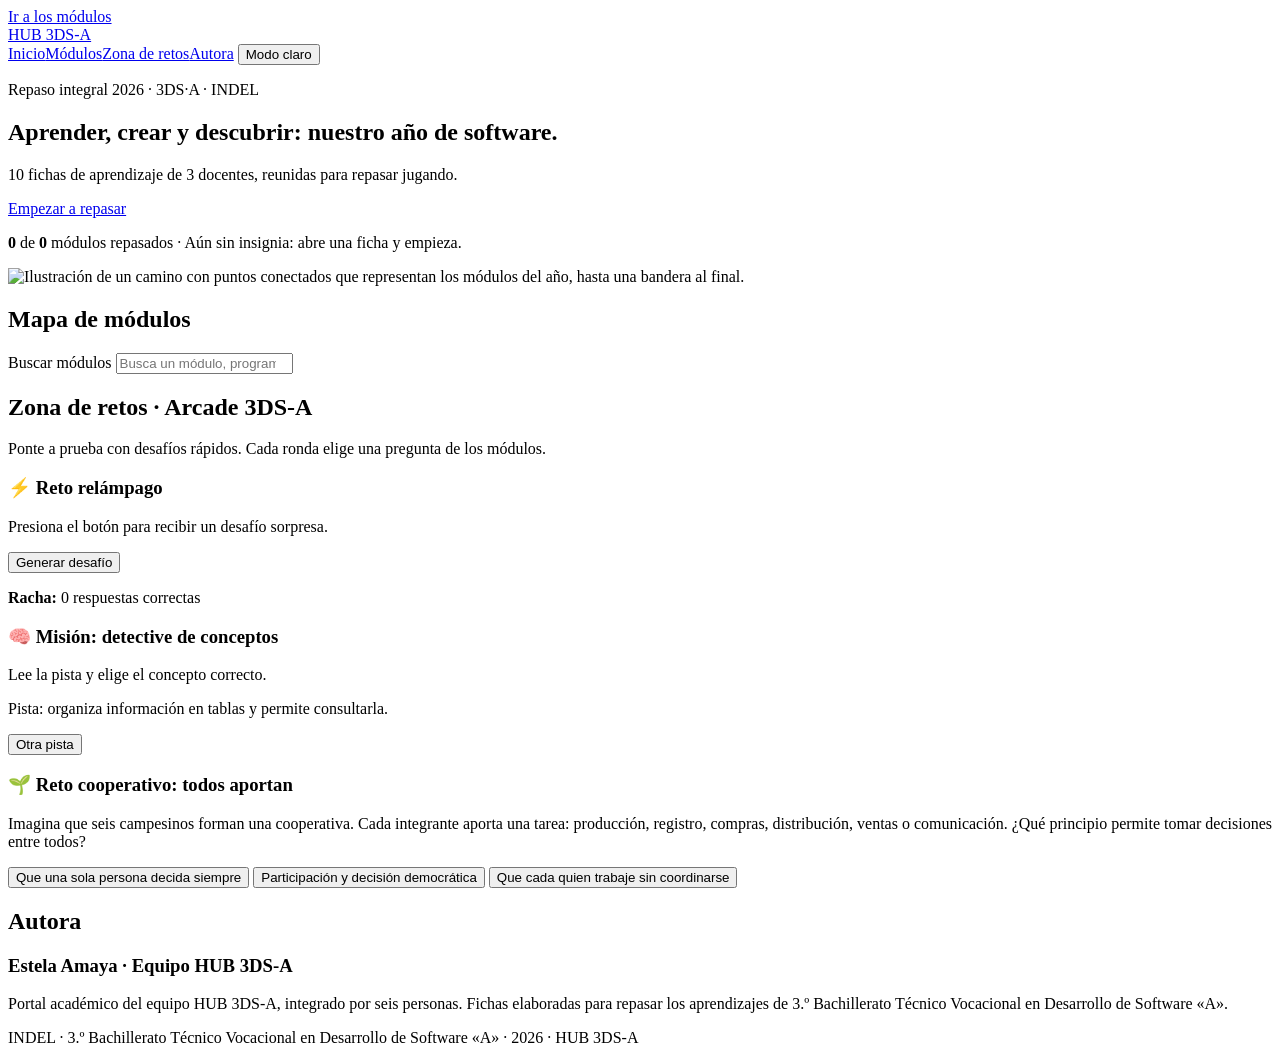
==== index.html @ 319f7452 "Add files via upload" ====
<!DOCTYPE html>
<html lang="es" data-theme="dark">
<head>
  <meta charset="UTF-8">
  <meta name="viewport" content="width=device-width, initial-scale=1">
  <title>HUB 3DS-A · Estela Amaya · Repaso 2026</title>
  <meta name="description" content="HUB 3DS-A: portal de repaso de los módulos de 3.º Bachillerato en Desarrollo de Software «A», INDEL 2026.">
  <link rel="icon" type="image/svg+xml" href="img/favicon.svg">
  <link rel="preconnect" href="https://fonts.googleapis.com">
  <link rel="preconnect" href="https://fonts.gstatic.com" crossorigin>
  <link href="https://fonts.googleapis.com/css2?family=Syne:wght@700;800&family=DM+Sans:wght@400;500;700&display=swap" rel="stylesheet">
  <link rel="stylesheet" href="css/styles.css">
</head>
<body>
  <a class="skip" href="#modulos">Ir a los módulos</a>
  <header class="top">
    <a class="logo" href="#inicio">HUB 3DS-A</a>
    <nav aria-label="Principal">
      <a href="#inicio">Inicio</a><a href="#modulos">Módulos</a><a href="#juegos">Zona de retos</a><a href="#autora">Autora</a>
      <button id="tema" type="button" aria-pressed="false">Modo claro</button>
    </nav>
  </header>

  <main>
    <section id="inicio" class="hero">
      <div class="hero-txt">
        <p class="kicker">Repaso integral 2026 · 3DS·A · INDEL</p>
        <h1>Aprender, crear y descubrir: nuestro año de software.</h1>
        <p class="lead"><span id="n-mod">10</span> fichas de aprendizaje de <span id="n-doc">3</span> docentes, reunidas para repasar jugando.</p>
        <a class="cta" href="#modulos">Empezar a repasar</a>
        <div class="progreso" role="group" aria-label="Mi progreso">
          <div class="barra"><div id="relleno"></div></div>
          <p><strong id="rep">0</strong> de <strong id="total">0</strong> módulos repasados · <span id="insignia">Aún sin insignia: abre una ficha y empieza.</span></p>
        </div>
      </div>
      <img class="hero-img" src="img/hero-mapa.svg" width="220" height="220"
           alt="Ilustración de un camino con puntos conectados que representan los módulos del año, hasta una bandera al final.">
    </section>

    <section id="modulos" aria-labelledby="t-mod">
      <h2 id="t-mod">Mapa de módulos</h2>
      <div class="controles">
        <label class="buscar"><span class="vh">Buscar módulos</span>
          <input id="q" type="search" placeholder="Busca un módulo, programa o herramienta (atajo: /)" autocomplete="off">
        </label>
        <div id="filtros" class="filtros" role="group" aria-label="Filtrar por docente"></div>
      </div>
      <p id="estado" class="estado" aria-live="polite"></p>
      <noscript><p class="estado">Este portal pinta los módulos con JavaScript. Actívalo en tu navegador para verlos.</p></noscript>
      <div id="lista" class="grid"></div>
    </section>

    <section id="juegos" aria-labelledby="t-juegos">
      <h2 id="t-juegos">Zona de retos · Arcade 3DS-A</h2>
      <p class="estado">Ponte a prueba con desafíos rápidos. Cada ronda elige una pregunta de los módulos.</p>
      <div class="autora game-box">
        <h3>⚡ Reto relámpago</h3>
        <p id="reto-pregunta">Presiona el botón para recibir un desafío sorpresa.</p>
        <div id="reto-opciones" class="reto-opciones"></div>
        <p id="reto-feedback" class="fb" aria-live="polite"></p>
        <button id="nuevo-reto" class="cta" type="button">Generar desafío</button>
        <p><strong>Racha:</strong> <span id="racha">0</span> respuestas correctas</p>
      </div>
      <div class="autora game-box">
        <h3>🧠 Misión: detective de conceptos</h3>
        <p>Lee la pista y elige el concepto correcto.</p>
        <p id="pista-texto">Pista: organiza información en tablas y permite consultarla.</p>
        <div id="detective-opciones" class="reto-opciones"></div>
        <p id="detective-feedback" class="fb" aria-live="polite"></p>
        <button id="nueva-pista" class="cta" type="button">Otra pista</button>
      </div>
      <div class="autora game-box">
        <h3>🌱 Reto cooperativo: todos aportan</h3>
        <p>Imagina que seis campesinos forman una cooperativa. Cada integrante aporta una tarea: producción, registro, compras, distribución, ventas o comunicación. ¿Qué principio permite tomar decisiones entre todos?</p>
        <button class="op coop-op" data-correct="false" type="button">Que una sola persona decida siempre</button>
        <button class="op coop-op" data-correct="true" type="button">Participación y decisión democrática</button>
        <button class="op coop-op" data-correct="false" type="button">Que cada quien trabaje sin coordinarse</button>
        <p id="coop-feedback" class="fb" aria-live="polite"></p>
      </div>
    </section>

    <section id="autora" aria-labelledby="t-aut">
      <h2 id="t-aut">Autora</h2>
      <div class="autora">
        <h3>Estela Amaya · Equipo HUB 3DS-A</h3>
        <p>Portal académico del equipo HUB 3DS-A, integrado por seis personas. Fichas elaboradas para repasar los aprendizajes de 3.º Bachillerato Técnico Vocacional en Desarrollo de Software «A».</p>
      </div>
    </section>
  </main>

  <dialog id="ficha" aria-labelledby="f-titulo"><div id="f-cont"></div></dialog>
  <footer><p>INDEL · 3.º Bachillerato Técnico Vocacional en Desarrollo de Software «A» · 2026 · HUB 3DS-A</p></footer>

  <script src="data/modulos.js"></script>
  <script src="js/app.js"></script>
</body>
</html>
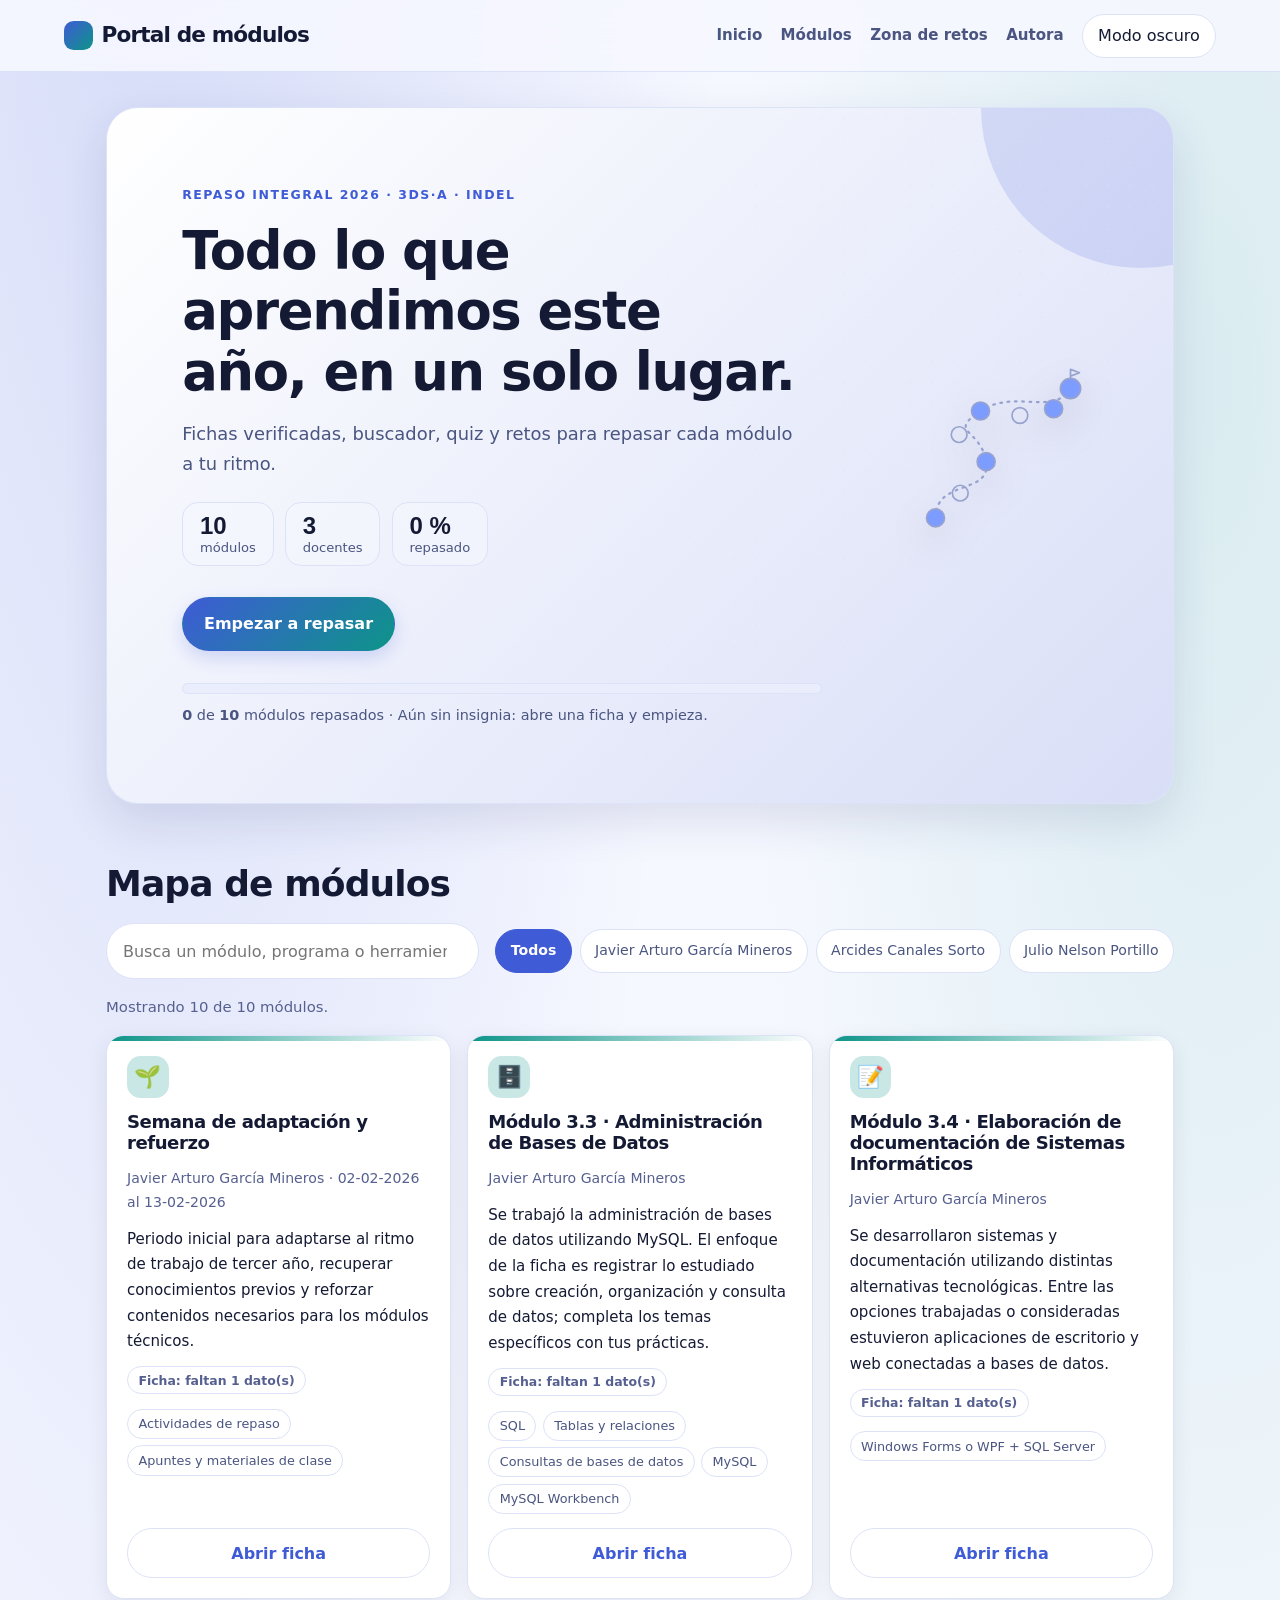
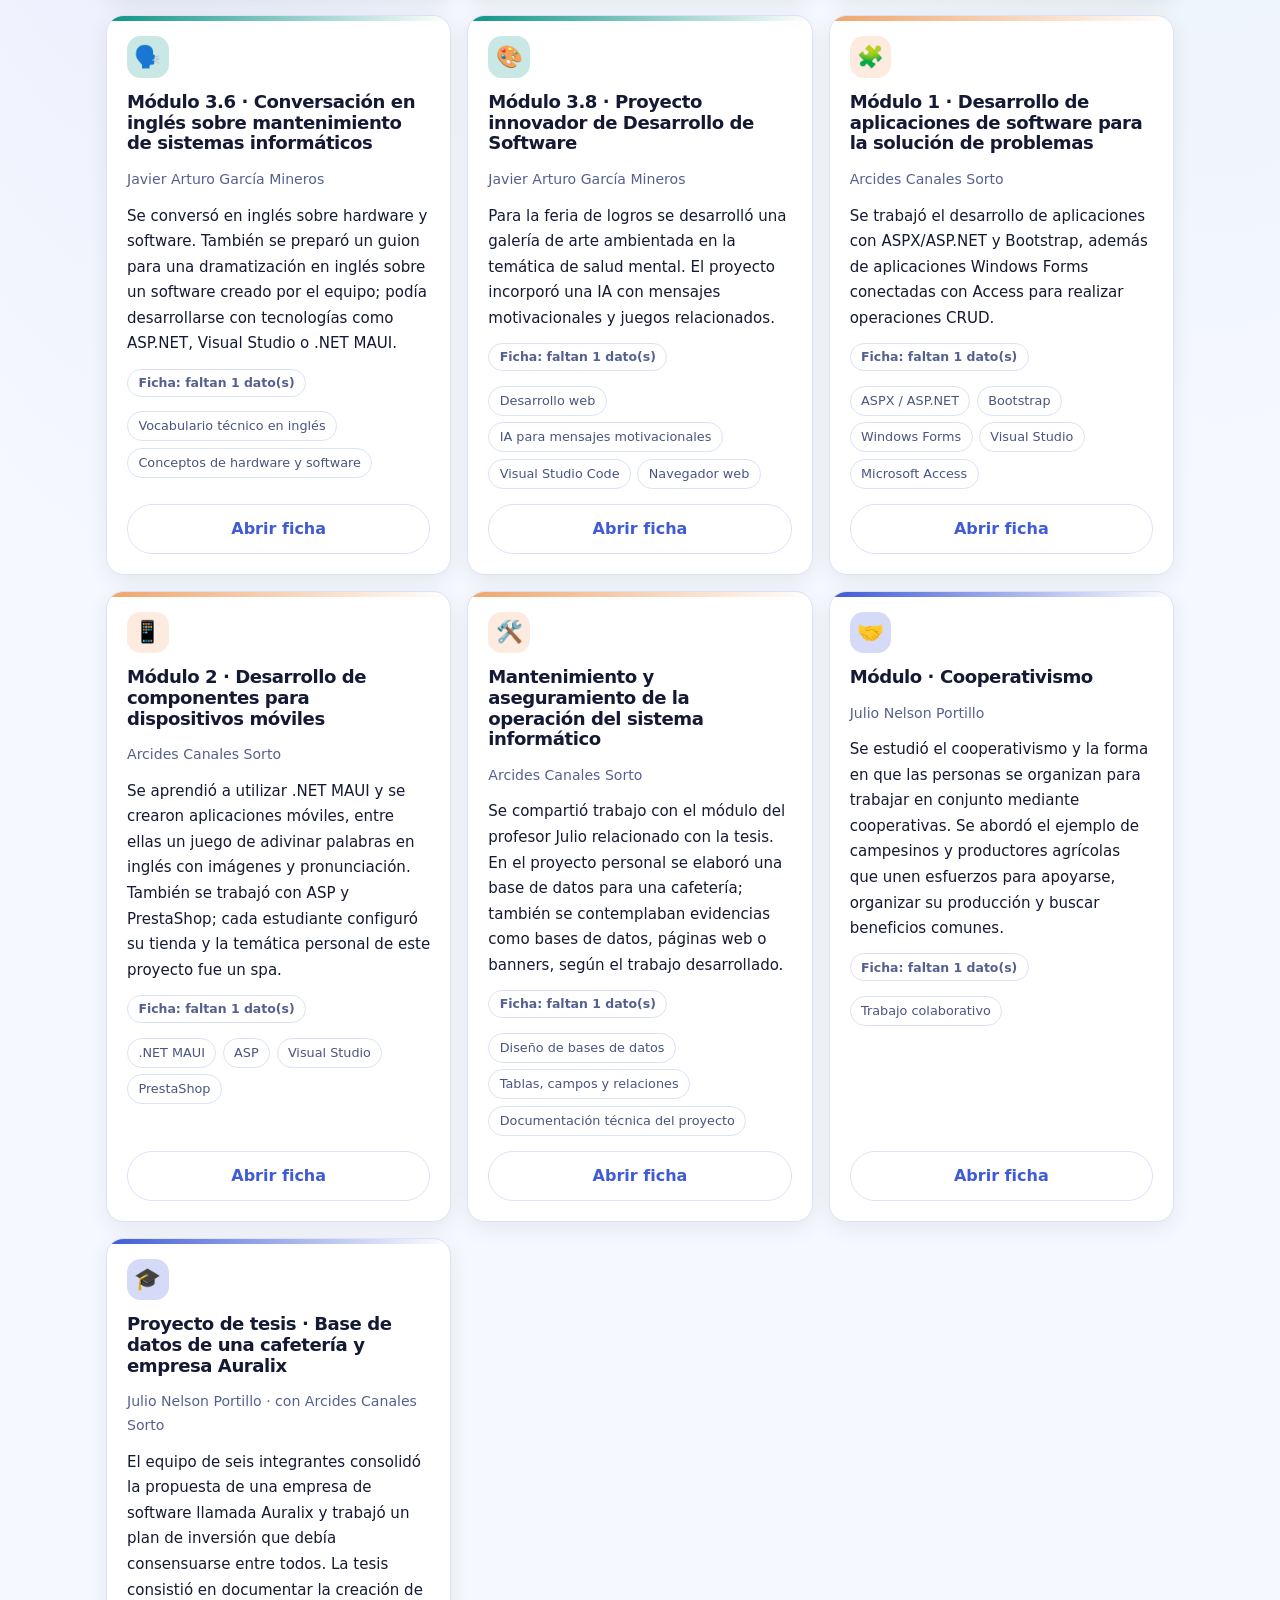
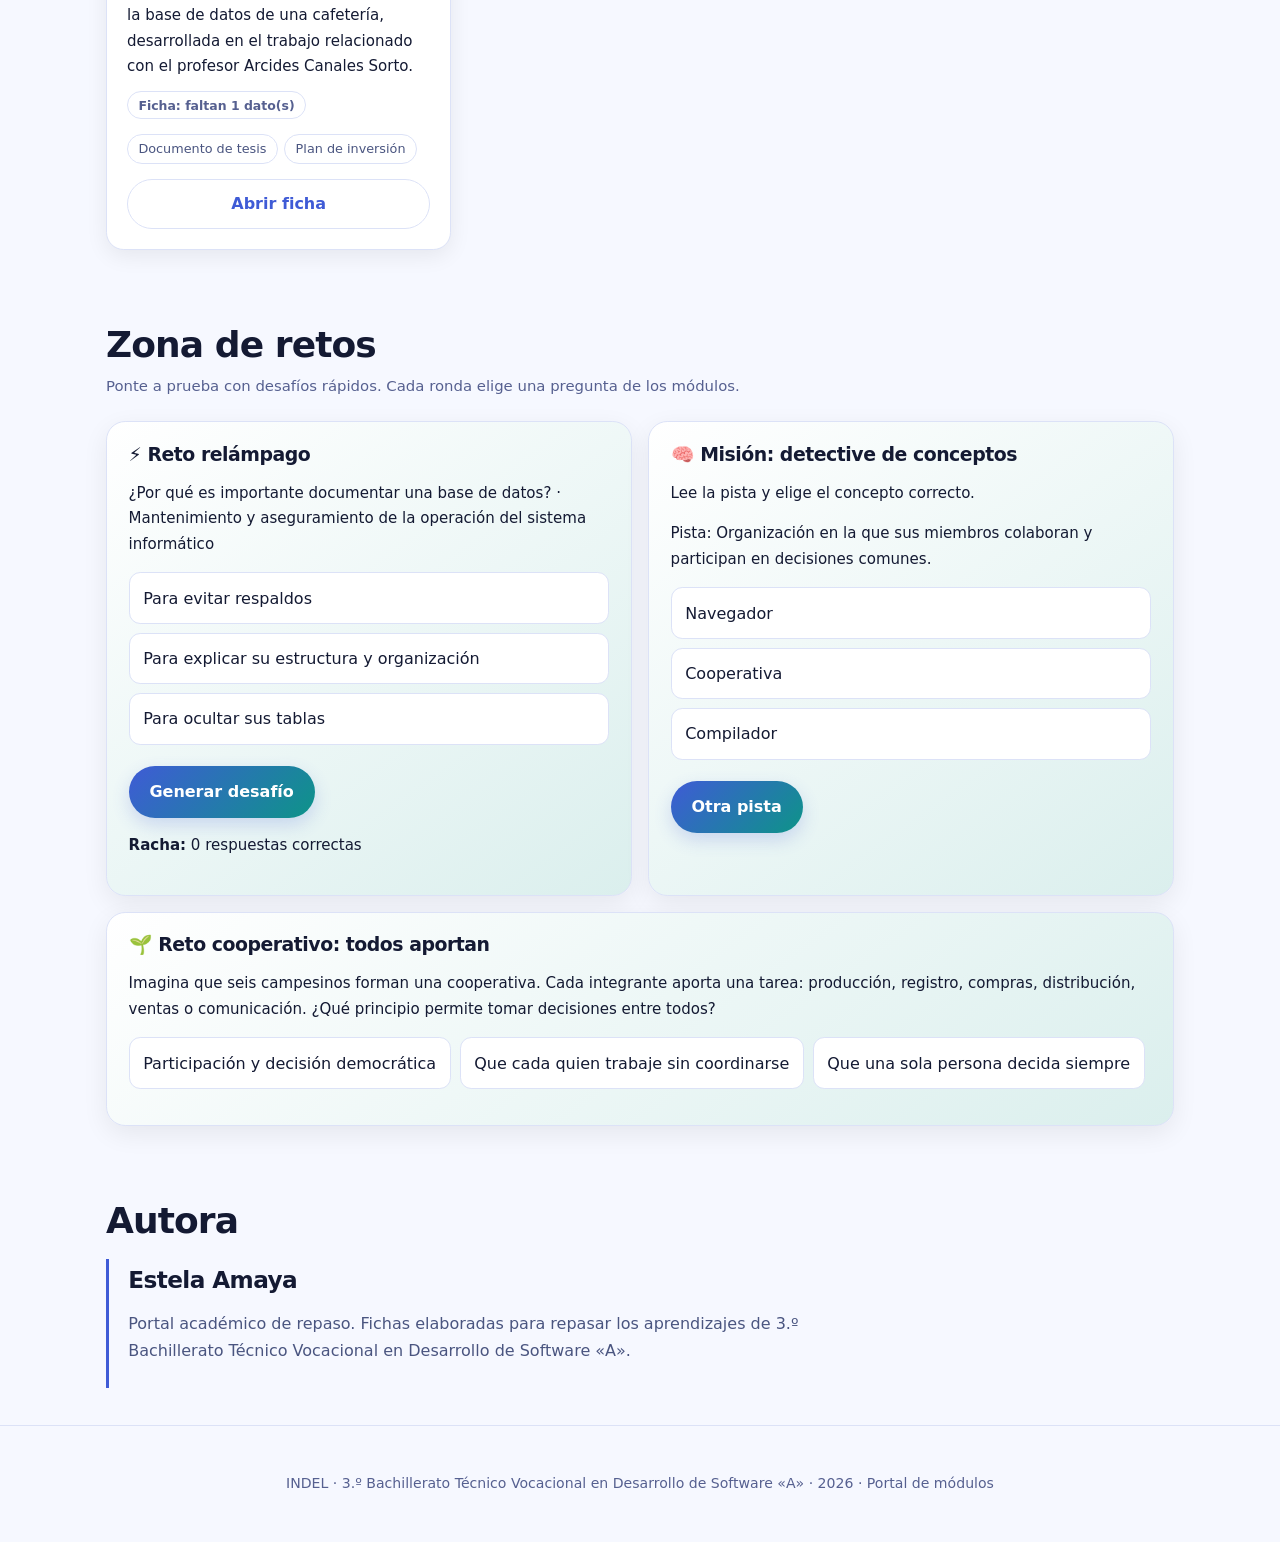
==== commit 1e38bde3: "feat: portal v0.5 con fichas, buscador y progreso" ====
--- a/index.html
+++ b/index.html
@@ -3,8 +3,8 @@
 <head>
   <meta charset="UTF-8">
   <meta name="viewport" content="width=device-width, initial-scale=1">
-  <title>HUB 3DS-A · Estela Amaya · Repaso 2026</title>
-  <meta name="description" content="HUB 3DS-A: portal de repaso de los módulos de 3.º Bachillerato en Desarrollo de Software «A», INDEL 2026.">
+  <title>Portal de módulos · Estela Amaya · Repaso 2026</title>
+  <meta name="description" content="Portal de módulos: portal de repaso de los módulos de 3.º Bachillerato en Desarrollo de Software «A», INDEL 2026.">
   <link rel="icon" type="image/svg+xml" href="img/favicon.svg">
   <link rel="preconnect" href="https://fonts.googleapis.com">
   <link rel="preconnect" href="https://fonts.gstatic.com" crossorigin>
@@ -13,34 +13,44 @@
 </head>
 <body>
   <a class="skip" href="#modulos">Ir a los módulos</a>
+
+  <!-- Barra superior -->
   <header class="top">
-    <a class="logo" href="#inicio">HUB 3DS-A</a>
+    <a class="logo" href="#inicio">Portal de módulos</a>
     <nav aria-label="Principal">
-      <a href="#inicio">Inicio</a><a href="#modulos">Módulos</a><a href="#juegos">Zona de retos</a><a href="#autora">Autora</a>
-      <button id="tema" type="button" aria-pressed="false">Modo claro</button>
+      <a href="#inicio">Inicio</a>
+      <a href="#modulos">Módulos</a>
+      <a href="#juegos">Zona de retos</a>
+      <a href="#autora">Autora</a>
+      <button id="tema" type="button">Modo claro</button>
     </nav>
   </header>
 
   <main>
+    <!-- Portada -->
     <section id="inicio" class="hero">
       <div class="hero-txt">
         <p class="kicker">Repaso integral 2026 · 3DS·A · INDEL</p>
-        <h1>Aprender, crear y descubrir: nuestro año de software.</h1>
-        <p class="lead"><span id="n-mod">10</span> fichas de aprendizaje de <span id="n-doc">3</span> docentes, reunidas para repasar jugando.</p>
+        <h1>Todo lo que aprendimos este año, en un solo lugar.</h1>
+        <p class="lead">Fichas verificadas, buscador, quiz y retos para repasar cada módulo a tu ritmo.</p>
+        <ul class="stats"><li><strong id="n-mod">10</strong>módulos</li><li><strong id="n-doc">3</strong>docentes</li><li><strong id="pct">0 %</strong>repasado</li></ul>
         <a class="cta" href="#modulos">Empezar a repasar</a>
         <div class="progreso" role="group" aria-label="Mi progreso">
           <div class="barra"><div id="relleno"></div></div>
           <p><strong id="rep">0</strong> de <strong id="total">0</strong> módulos repasados · <span id="insignia">Aún sin insignia: abre una ficha y empieza.</span></p>
+          <p id="celebra" class="celebra" role="status" hidden>🎉 ¡100 %! Repasaste todos los módulos del año.</p>
         </div>
       </div>
-      <img class="hero-img" src="img/hero-mapa.svg" width="220" height="220"
+      <img class="hero-img" src="img/hero-mapa.svg" width="180" height="180"
            alt="Ilustración de un camino con puntos conectados que representan los módulos del año, hasta una bandera al final.">
     </section>
 
+    <!-- Mapa de módulos (las tarjetas se pintan desde data/modulos.js) -->
     <section id="modulos" aria-labelledby="t-mod">
       <h2 id="t-mod">Mapa de módulos</h2>
       <div class="controles">
-        <label class="buscar"><span class="vh">Buscar módulos</span>
+        <label class="buscar">
+          <span class="vh">Buscar módulos</span>
           <input id="q" type="search" placeholder="Busca un módulo, programa o herramienta (atajo: /)" autocomplete="off">
         </label>
         <div id="filtros" class="filtros" role="group" aria-label="Filtrar por docente"></div>
@@ -50,48 +60,60 @@
       <div id="lista" class="grid"></div>
     </section>
 
+    <!-- Zona de retos (los textos de las rondas vienen de data/juegos.js y data/modulos.js) -->
     <section id="juegos" aria-labelledby="t-juegos">
-      <h2 id="t-juegos">Zona de retos · Arcade 3DS-A</h2>
+      <h2 id="t-juegos">Zona de retos</h2>
       <p class="estado">Ponte a prueba con desafíos rápidos. Cada ronda elige una pregunta de los módulos.</p>
-      <div class="autora game-box">
-        <h3>⚡ Reto relámpago</h3>
-        <p id="reto-pregunta">Presiona el botón para recibir un desafío sorpresa.</p>
-        <div id="reto-opciones" class="reto-opciones"></div>
-        <p id="reto-feedback" class="fb" aria-live="polite"></p>
-        <button id="nuevo-reto" class="cta" type="button">Generar desafío</button>
-        <p><strong>Racha:</strong> <span id="racha">0</span> respuestas correctas</p>
-      </div>
-      <div class="autora game-box">
-        <h3>🧠 Misión: detective de conceptos</h3>
-        <p>Lee la pista y elige el concepto correcto.</p>
-        <p id="pista-texto">Pista: organiza información en tablas y permite consultarla.</p>
-        <div id="detective-opciones" class="reto-opciones"></div>
-        <p id="detective-feedback" class="fb" aria-live="polite"></p>
-        <button id="nueva-pista" class="cta" type="button">Otra pista</button>
-      </div>
-      <div class="autora game-box">
-        <h3>🌱 Reto cooperativo: todos aportan</h3>
-        <p>Imagina que seis campesinos forman una cooperativa. Cada integrante aporta una tarea: producción, registro, compras, distribución, ventas o comunicación. ¿Qué principio permite tomar decisiones entre todos?</p>
-        <button class="op coop-op" data-correct="false" type="button">Que una sola persona decida siempre</button>
-        <button class="op coop-op" data-correct="true" type="button">Participación y decisión democrática</button>
-        <button class="op coop-op" data-correct="false" type="button">Que cada quien trabaje sin coordinarse</button>
-        <p id="coop-feedback" class="fb" aria-live="polite"></p>
+
+      <div class="juegos-grid">
+        <article class="game-box">
+          <h3>⚡ Reto relámpago</h3>
+          <p id="reto-pregunta"></p>
+          <div id="reto-opciones" class="reto-opciones"></div>
+          <p id="reto-feedback" class="fb" aria-live="polite"></p>
+          <button id="nuevo-reto" class="cta" type="button">Generar desafío</button>
+          <p><strong>Racha:</strong> <span id="racha">0</span> respuestas correctas</p>
+        </article>
+
+        <article class="game-box">
+          <h3>🧠 Misión: detective de conceptos</h3>
+          <p>Lee la pista y elige el concepto correcto.</p>
+          <p id="pista-texto"></p>
+          <div id="detective-opciones" class="reto-opciones"></div>
+          <p id="detective-feedback" class="fb" aria-live="polite"></p>
+          <button id="nueva-pista" class="cta" type="button">Otra pista</button>
+        </article>
+
+        <article class="game-box game-box--ancho">
+          <h3>🌱 Reto cooperativo: todos aportan</h3>
+          <p id="coop-enunciado"></p>
+          <div id="coop-opciones" class="reto-opciones reto-opciones--fila"></div>
+          <p id="coop-feedback" class="fb" aria-live="polite"></p>
+          <button id="coop-reiniciar" class="volver-jugar" type="button" hidden>Volver a jugar</button>
+        </article>
       </div>
     </section>
 
+    <!-- Autora -->
     <section id="autora" aria-labelledby="t-aut">
       <h2 id="t-aut">Autora</h2>
       <div class="autora">
-        <h3>Estela Amaya · Equipo HUB 3DS-A</h3>
-        <p>Portal académico del equipo HUB 3DS-A, integrado por seis personas. Fichas elaboradas para repasar los aprendizajes de 3.º Bachillerato Técnico Vocacional en Desarrollo de Software «A».</p>
+        <h3>Estela Amaya</h3>
+        <p>Portal académico de repaso. Fichas elaboradas para repasar los aprendizajes de 3.º Bachillerato Técnico Vocacional en Desarrollo de Software «A».</p>
       </div>
     </section>
   </main>
 
+  <!-- Ficha de módulo (se llena desde js/app.js) -->
   <dialog id="ficha" aria-labelledby="f-titulo"><div id="f-cont"></div></dialog>
-  <footer><p>INDEL · 3.º Bachillerato Técnico Vocacional en Desarrollo de Software «A» · 2026 · HUB 3DS-A</p></footer>
 
+  <footer><p>INDEL · 3.º Bachillerato Técnico Vocacional en Desarrollo de Software «A» · 2026 · Portal de módulos</p></footer>
+
+  <!-- Orden importa: utilidades y datos primero, luego la lógica -->
+  <script src="js/utils.js"></script>
   <script src="data/modulos.js"></script>
+  <script src="data/juegos.js"></script>
   <script src="js/app.js"></script>
+  <script src="js/arcade.js"></script>
 </body>
 </html>
--- a/css/styles.css
+++ b/css/styles.css
@@ -0,0 +1,327 @@
+/* ==========================================================================
+   Portal de módulos · estilos
+   Índice: 1 Tema · 2 Base · 3 Barra superior · 4 Portada · 5 Módulos
+           6 Zona de retos · 7 Autora y pie · 8 Ficha (diálogo) · 9 Celular
+   ========================================================================== */
+
+/* ---------- 1. Tema (colores) ---------- */
+:root {
+  color-scheme: dark;
+  --bg: #0c1020; --bg-soft: #121831; --card: #171e3a; --card-2: #1d2547;
+  --txt: #eef1ff; --soft: #b9c1e6; --muted: #98a2cf;
+  --acento: #7c9cff; --acento-fuerte: #5b7cf5; --acento-txt: #0b1030; --acento2: #5eead4;
+  --line: #2b3563; --ok: #6ee7b7; --bad: #ff9bb0;
+  --shadow: 0 18px 45px rgba(0, 0, 0, .3);
+}
+
+:root[data-theme="light"] {
+  color-scheme: light;
+  --bg: #f6f8ff; --bg-soft: #eaeefc; --card: #fff; --card-2: #f1f4ff;
+  --txt: #141a33; --soft: #4a5580; --muted: #566090;
+  --acento: #3f5bd6; --acento-fuerte: #2f46b0; --acento-txt: #fff; --acento2: #0d9488;
+  --line: #dce2f7; --ok: #17795a; --bad: #b42f4d;
+  --shadow: 0 18px 45px rgba(30, 45, 110, .12);
+}
+
+/* ---------- 2. Base ---------- */
+*, *::before, *::after { box-sizing: border-box; }
+
+html { scroll-behavior: smooth; scroll-padding-top: 5rem; }
+
+body {
+  margin: 0;
+  background:
+    radial-gradient(ellipse at 80% 0%, color-mix(in srgb, var(--acento) 11%, transparent), transparent 34rem),
+    var(--bg);
+  color: var(--txt);
+  font: 1rem/1.7 "DM Sans", system-ui, sans-serif;
+}
+
+h1, h2, h3, .logo {
+  font-family: Syne, system-ui, sans-serif;
+  line-height: 1.15;
+  letter-spacing: -.025em;
+}
+
+button { font: inherit; cursor: pointer; }
+[hidden] { display: none !important; }
+
+main {
+  width: min(1180px, 100%);
+  margin: auto;
+  padding: 0 clamp(1rem, 5vw, 3.5rem);
+}
+
+section { padding: 2.3rem 0; }
+section h2 { font-size: clamp(1.65rem, 3vw, 2.25rem); margin: 0 0 1.15rem; }
+
+/* Accesibilidad */
+.vh { position: absolute; width: 1px; height: 1px; overflow: hidden; clip: rect(0 0 0 0); }
+.skip { position: absolute; left: -999px; }
+.skip:focus { left: 1rem; top: 1rem; z-index: 30; padding: .5rem 1rem; background: var(--acento); color: var(--acento-txt); }
+:focus-visible { outline: 3px solid var(--acento); outline-offset: 3px; }
+
+/* Botones táctiles de al menos 44 px */
+.fbtn, #tema, .op, .cerrar, .marcar, .card .abrir, .volver-jugar { min-height: 44px; }
+
+@media (prefers-reduced-motion: reduce) {
+  html { scroll-behavior: auto; }
+  *, *::before, *::after { animation-duration: .01ms !important; transition-duration: .01ms !important; }
+}
+
+/* ---------- 3. Barra superior ---------- */
+.top {
+  position: sticky; top: 0; z-index: 10;
+  display: flex; flex-wrap: wrap; justify-content: space-between; align-items: center;
+  gap: .75rem 2rem;
+  padding: .85rem clamp(1rem, 5vw, 4rem);
+  background: color-mix(in srgb, var(--bg) 88%, transparent);
+  backdrop-filter: blur(16px);
+  border-bottom: 1px solid var(--line);
+}
+
+.logo { font-size: 1.35rem; font-weight: 800; letter-spacing: -.04em; color: var(--acento); text-decoration: none; }
+
+.top nav { display: flex; flex-wrap: wrap; align-items: center; gap: .55rem 1.15rem; }
+.top nav a { color: var(--soft); font-size: .94rem; font-weight: 600; text-decoration: none; transition: color .2s; }
+.top nav a:hover { color: var(--acento); }
+
+#tema {
+  background: var(--card); color: var(--txt);
+  border: 1px solid var(--line); border-radius: 99px;
+  padding: .42rem .95rem; transition: .2s;
+}
+#tema:hover { border-color: var(--acento); background: var(--card-2); }
+
+/* ---------- 4. Portada ---------- */
+.hero {
+  position: relative; isolation: isolate; overflow: hidden;
+  display: grid; grid-template-columns: minmax(0, 1fr) minmax(130px, 190px);
+  gap: 2rem; align-items: center;
+  margin: 2.2rem 0 1.4rem;
+  padding: clamp(2rem, 6vw, 4.7rem);
+  border: 1px solid var(--line); border-radius: 2rem;
+  background: linear-gradient(130deg, var(--card), color-mix(in srgb, var(--card) 76%, var(--acento) 24%));
+  box-shadow: var(--shadow);
+}
+.hero::before {
+  content: ""; position: absolute; z-index: -1;
+  width: 20rem; height: 20rem; right: -8rem; top: -10rem; border-radius: 50%;
+  background: color-mix(in srgb, var(--acento) 15%, transparent);
+}
+
+.hero h1 { max-width: 15ch; margin: 0 0 1rem; font-size: clamp(2.05rem, 5.5vw, 4.1rem); font-weight: 800; text-wrap: balance; }
+.hero-img { display: block; justify-self: center; width: min(100%, 180px); max-height: 180px; height: auto; object-fit: contain; filter: drop-shadow(0 14px 18px rgba(0, 0, 0, .13)); }
+
+.kicker { margin: 0 0 1rem; color: var(--acento); font-size: .78rem; font-weight: 700; letter-spacing: .12em; text-transform: uppercase; }
+.lead { max-width: 54ch; margin: .7rem 0 1.4rem; color: var(--soft); font-size: 1.12rem; }
+
+.cta {
+  display: inline-flex; align-items: center; justify-content: center;
+  margin-top: .4rem; padding: .78rem 1.3rem;
+  background: var(--acento); color: var(--acento-txt);
+  border: 1px solid transparent; border-radius: 999px;
+  font-weight: 700; text-decoration: none;
+  box-shadow: 0 7px 18px color-mix(in srgb, var(--acento) 20%, transparent);
+  transition: transform .2s, filter .2s;
+}
+.cta:hover { filter: brightness(1.07); transform: translateY(-2px); }
+
+/* Barra de progreso */
+.progreso { max-width: 40rem; margin-top: 2rem; }
+.progreso p { margin: .6rem 0 0; color: var(--soft); font-size: .9rem; }
+.barra { height: 11px; overflow: hidden; background: var(--bg-soft); border: 1px solid var(--line); border-radius: 99px; }
+#relleno { width: 0; height: 100%; background: linear-gradient(90deg, var(--acento-fuerte), var(--acento)); border-radius: 99px; transition: width .5s; }
+
+/* ---------- 5. Módulos: buscador, filtros y tarjetas ---------- */
+.controles { display: flex; flex-wrap: wrap; align-items: center; gap: 1rem; margin-bottom: 1rem; }
+.buscar { flex: 1 1 20rem; }
+
+input[type="search"] {
+  width: 100%; padding: .85rem 1rem;
+  background: var(--card); color: var(--txt); font: inherit;
+  border: 1px solid var(--line); border-radius: 999px;
+}
+input[type="search"]:focus { border-color: var(--acento); }
+
+.filtros { display: flex; flex-wrap: wrap; gap: .5rem; }
+
+.fbtn, .tag {
+  padding: .42rem .9rem;
+  background: var(--card); color: var(--soft);
+  border: 1px solid var(--line); border-radius: 99px;
+  font-size: .88rem; transition: .2s;
+}
+.fbtn:hover, .tag:hover { border-color: var(--acento); color: var(--txt); }
+.fbtn[aria-pressed="true"] { background: var(--acento); color: var(--acento-txt); border-color: var(--acento); font-weight: 700; }
+
+.estado { min-height: 1.6em; color: var(--muted); font-size: .93rem; }
+
+.grid { display: grid; gap: 1rem; grid-template-columns: repeat(auto-fill, minmax(min(100%, 17rem), 1fr)); }
+
+.card {
+  position: relative; overflow: hidden;
+  display: flex; flex-direction: column; gap: .72rem;
+  padding: 1.25rem;
+  background: var(--card);
+  border: 1px solid var(--line); border-radius: 1.1rem;
+  box-shadow: 0 6px 22px rgba(0, 0, 0, .07);
+  transition: transform .22s, border-color .22s, box-shadow .22s;
+}
+.card::before { content: ""; position: absolute; left: 0; top: 0; width: 100%; height: 4px; background: linear-gradient(90deg, var(--acento), transparent); }
+.card:hover { transform: translateY(-4px); border-color: color-mix(in srgb, var(--acento) 65%, var(--line)); box-shadow: var(--shadow); }
+.card.hecho { border-color: var(--acento); }
+.card h3 { margin: .15rem 0; font-size: 1.13rem; }
+.card p { margin: 0; font-size: .94rem; }
+.card .docente { color: var(--muted); font-size: .88rem; }
+.card .sello { color: var(--ok); font-size: .86rem; font-weight: 700; }
+
+.tags { display: flex; flex-wrap: wrap; gap: .4rem; margin: .2rem 0; padding: 0; list-style: none; }
+.tag { padding: .2rem .65rem; font-size: .8rem; }
+
+.card .abrir {
+  margin-top: auto; padding: .65rem 1rem;
+  background: var(--card-2); color: var(--acento);
+  border: 1px solid var(--line); border-radius: 999px;
+  font-weight: 700; transition: .2s;
+}
+.card .abrir:hover { background: var(--acento); color: var(--acento-txt); border-color: var(--acento); }
+
+/* ---------- 6. Zona de retos ---------- */
+#juegos > .estado { margin: -.6rem 0 1.4rem; }
+
+.juegos-grid { display: grid; grid-template-columns: repeat(2, minmax(0, 1fr)); gap: 1rem; }
+
+.game-box {
+  min-width: 0; padding: 1.35rem;
+  background: linear-gradient(145deg, var(--card), var(--card-2));
+  border: 1px solid var(--line); border-radius: 1.2rem;
+  box-shadow: 0 8px 26px rgba(0, 0, 0, .07);
+}
+.game-box--ancho { grid-column: 1 / -1; }
+.game-box h3 { margin: 0 0 .65rem; font-size: 1.18rem; }
+.game-box p { font-size: .94rem; }
+.game-box .cta { border: 0; }
+
+.reto-opciones { display: grid; gap: .55rem; margin: .9rem 0; }
+.reto-opciones .op { margin: 0; }
+.reto-opciones--fila { display: flex; flex-wrap: wrap; gap: .55rem; }
+.reto-opciones--fila .op { width: auto; max-width: 100%; }
+
+.volver-jugar {
+  padding: .55rem 1rem;
+  background: var(--card); color: var(--acento);
+  border: 1px solid var(--line); border-radius: 99px;
+  font-weight: 700;
+}
+
+/* ---------- 7. Autora y pie ---------- */
+.autora { max-width: 48rem; padding: .5rem 0 .5rem 1.2rem; border-left: 3px solid var(--acento); }
+.autora h3 { margin: 0 0 .4rem; font-size: 1.45rem; }
+.autora p { color: var(--soft); }
+
+footer { padding: 2rem clamp(1rem, 5vw, 4rem); border-top: 1px solid var(--line); color: var(--muted); font-size: .88rem; text-align: center; }
+
+/* ---------- 8. Ficha (diálogo) y quiz ---------- */
+dialog {
+  width: min(48rem, 94vw); max-height: 90vh; overflow: auto;
+  padding: clamp(1rem, 4vw, 1.7rem);
+  background: var(--card); color: var(--txt);
+  border: 1px solid var(--acento); border-radius: 1.25rem;
+  box-shadow: var(--shadow);
+}
+dialog::backdrop { background: rgba(12, 8, 16, .76); backdrop-filter: blur(4px); }
+dialog h2 { padding-right: 4.5rem; font-size: 1.55rem; }
+dialog h3 { margin: 1.35rem 0 .35rem; color: var(--acento); font-size: 1.05rem; }
+dialog ul { margin: .2rem 0; padding-left: 1.2rem; }
+dialog a { color: var(--acento); }
+dialog .docente { color: var(--muted); font-size: .88rem; }
+
+/* Texto «por confirmar» dentro de las listas de la ficha */
+.nota { color: var(--muted); font-size: .85em; font-style: italic; }
+.nota::before { content: "· "; }
+
+.cerrar {
+  float: right; padding: .35rem .85rem;
+  background: var(--card-2); color: var(--txt);
+  border: 1px solid var(--line); border-radius: 99px;
+}
+
+.preg { margin: .8rem 0; padding: 1rem; background: var(--card-2); border: 1px solid var(--line); border-radius: .85rem; }
+.preg > p:first-child { margin: 0 0 .5rem; font-weight: 700; }
+
+.op {
+  display: block; width: 100%; margin: .35rem 0; padding: .7rem .85rem;
+  background: var(--card); color: var(--txt); text-align: left;
+  border: 1px solid var(--line); border-radius: .7rem;
+  transition: border-color .18s, background .18s;
+}
+.op:hover:not(:disabled) { border-color: var(--acento); background: var(--card-2); }
+.op:disabled { opacity: .72; cursor: default; }
+.op.bien { border-color: var(--ok); background: color-mix(in srgb, var(--ok) 14%, var(--card)); }
+.op.mal { border-color: var(--bad); background: color-mix(in srgb, var(--bad) 12%, var(--card)); }
+
+.fb { margin: .55rem 0 0; color: var(--soft); font-size: .92rem; }
+
+.marcar {
+  margin-top: 1.2rem; padding: .75rem 1.25rem;
+  background: var(--acento); color: var(--acento-txt);
+  border: 0; border-radius: 999px; font-weight: 700;
+}
+
+/* ---------- 9. Celular ---------- */
+@media (max-width: 760px) {
+  .top { position: static; align-items: flex-start; }
+  .top nav { gap: .55rem .8rem; }
+
+  .hero { grid-template-columns: 1fr; gap: 1rem; padding: 1.6rem; border-radius: 1.35rem; }
+  .hero-img { grid-row: 1; justify-self: end; width: 110px; max-height: 110px; margin-bottom: -.5rem; }
+  .hero h1 { max-width: 18ch; font-size: clamp(2rem, 9vw, 3.1rem); }
+  .lead { font-size: 1rem; }
+  .progreso { margin-top: 1.5rem; }
+
+  .juegos-grid { grid-template-columns: 1fr; }
+  .game-box--ancho { grid-column: auto; }
+}
+
+@media (max-width: 430px) {
+  .top { padding: .8rem 1rem; }
+  .top nav { width: 100%; }
+  .top nav a { font-size: .86rem; }
+  #tema { padding: .35rem .7rem; }
+
+  .hero { margin-top: 1rem; }
+  .grid { grid-template-columns: 1fr; }
+  .card { padding: 1.1rem; }
+}
+
+/* ---------- 10. Diseño renovado (día 2) ---------- */
+body { background:
+  radial-gradient(ellipse at 12% -10%, color-mix(in srgb, var(--acento) 20%, transparent), transparent 36rem),
+  radial-gradient(ellipse at 95% 8%, color-mix(in srgb, var(--acento2) 12%, transparent), transparent 30rem), var(--bg); }
+.logo { display: flex; align-items: center; gap: .55rem; color: var(--txt); }
+.logo::before { content: ""; width: 1.8rem; height: 1.8rem; border-radius: .6rem; background: linear-gradient(135deg, var(--acento), var(--acento2)); }
+.hero { background: linear-gradient(135deg, var(--card), color-mix(in srgb, var(--card) 80%, var(--acento) 20%)); }
+.hero::after { content: ""; position: absolute; inset: 0; z-index: -1; opacity: .55; background-image: radial-gradient(var(--line) 1px, transparent 1px); background-size: 22px 22px; -webkit-mask-image: linear-gradient(120deg, transparent 35%, #000); mask-image: linear-gradient(120deg, transparent 35%, #000); }
+.hero h1 { max-width: 18ch; font-size: clamp(2rem, 4.6vw, 3.3rem); }
+.stats { display: flex; flex-wrap: wrap; gap: .7rem; margin: 0 0 1.5rem; padding: 0; list-style: none; }
+.stats li { padding: .55rem 1.05rem; background: color-mix(in srgb, var(--bg) 55%, transparent); border: 1px solid var(--line); border-radius: 1rem; color: var(--soft); font-size: .82rem; line-height: 1.25; }
+.stats strong { display: block; color: var(--txt); font: 800 1.5rem Syne, sans-serif; }
+.cta { background: linear-gradient(135deg, var(--acento), var(--acento2)); color: var(--acento-txt); }
+#relleno { background: linear-gradient(90deg, var(--acento), var(--acento2)); }
+.celebra { margin: 1rem 0 0; padding: .8rem 1rem; border: 1px solid var(--ok); border-radius: 1rem; background: color-mix(in srgb, var(--ok) 14%, transparent); font-weight: 700; }
+.confeti span { position: fixed; top: -1.5rem; z-index: 40; pointer-events: none; animation: cae 2.8s ease-in forwards; }
+@keyframes cae { to { transform: translateY(110vh) rotate(540deg); } }
+.card { --t: var(--acento); }
+.card[data-tono="1"] { --t: var(--acento2); }
+.card[data-tono="2"] { --t: #f0a56b; }
+.card::before { background: linear-gradient(90deg, var(--t), transparent); height: 5px; }
+.card .ico { display: grid; place-items: center; width: 2.6rem; height: 2.6rem; font-size: 1.35rem; border-radius: .85rem; background: color-mix(in srgb, var(--t) 22%, transparent); }
+.chip { align-self: flex-start; padding: .15rem .65rem; border-radius: 99px; font-size: .78rem; font-weight: 700; border: 1px solid var(--line); color: var(--muted); }
+.chip.ok { color: var(--ok); border-color: var(--ok); }
+.card .abrir { background: transparent; }
+.vacio { padding: .7rem .9rem; border: 1px dashed var(--line); border-radius: .8rem; color: var(--muted); font-size: .9rem; }
+.faltan { margin-top: 1rem; padding: .8rem 1rem; border-radius: .9rem; background: color-mix(in srgb, var(--acento) 10%, transparent); border: 1px solid var(--line); font-size: .9rem; }
+.faltan.ok { border-color: var(--ok); }
+.game-box { background: linear-gradient(145deg, var(--card), color-mix(in srgb, var(--card) 85%, var(--acento2) 15%)); }
+@media (max-width: 760px) { .stats li { flex: 1 1 7rem; } }
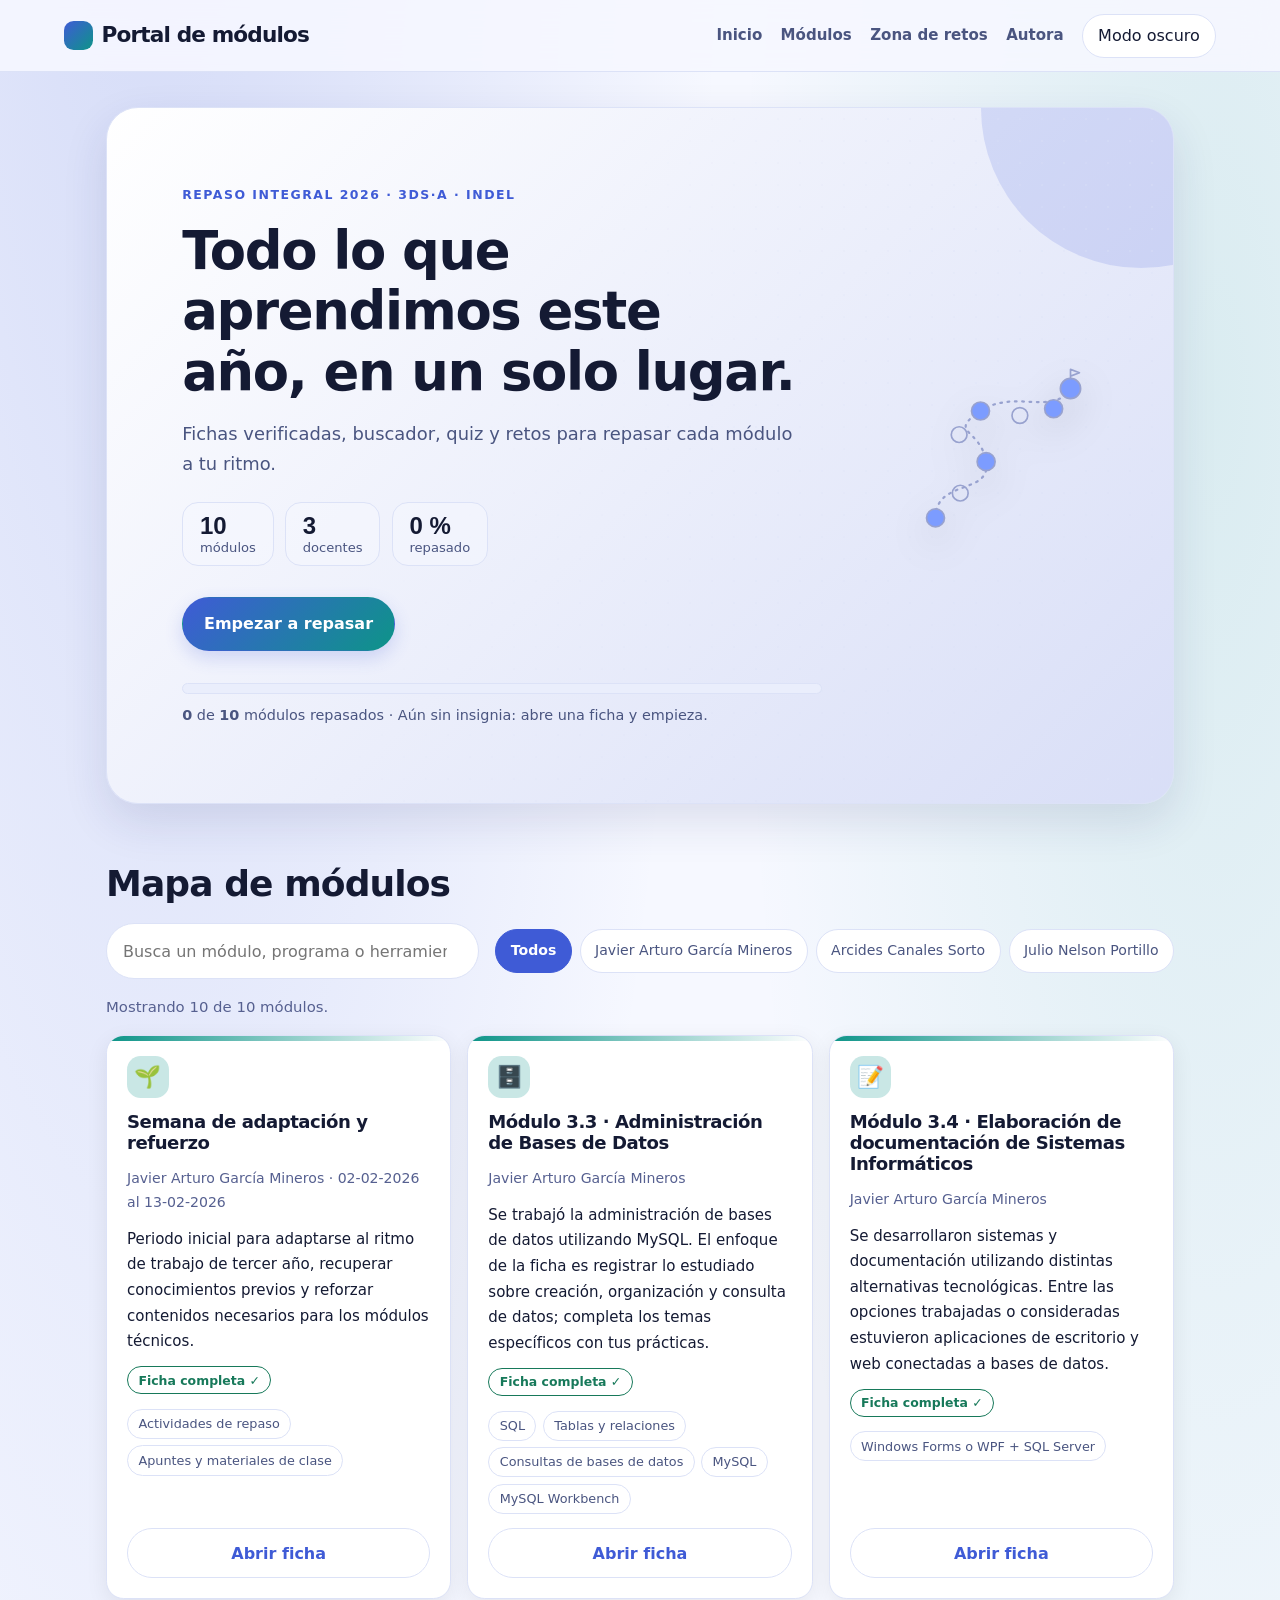
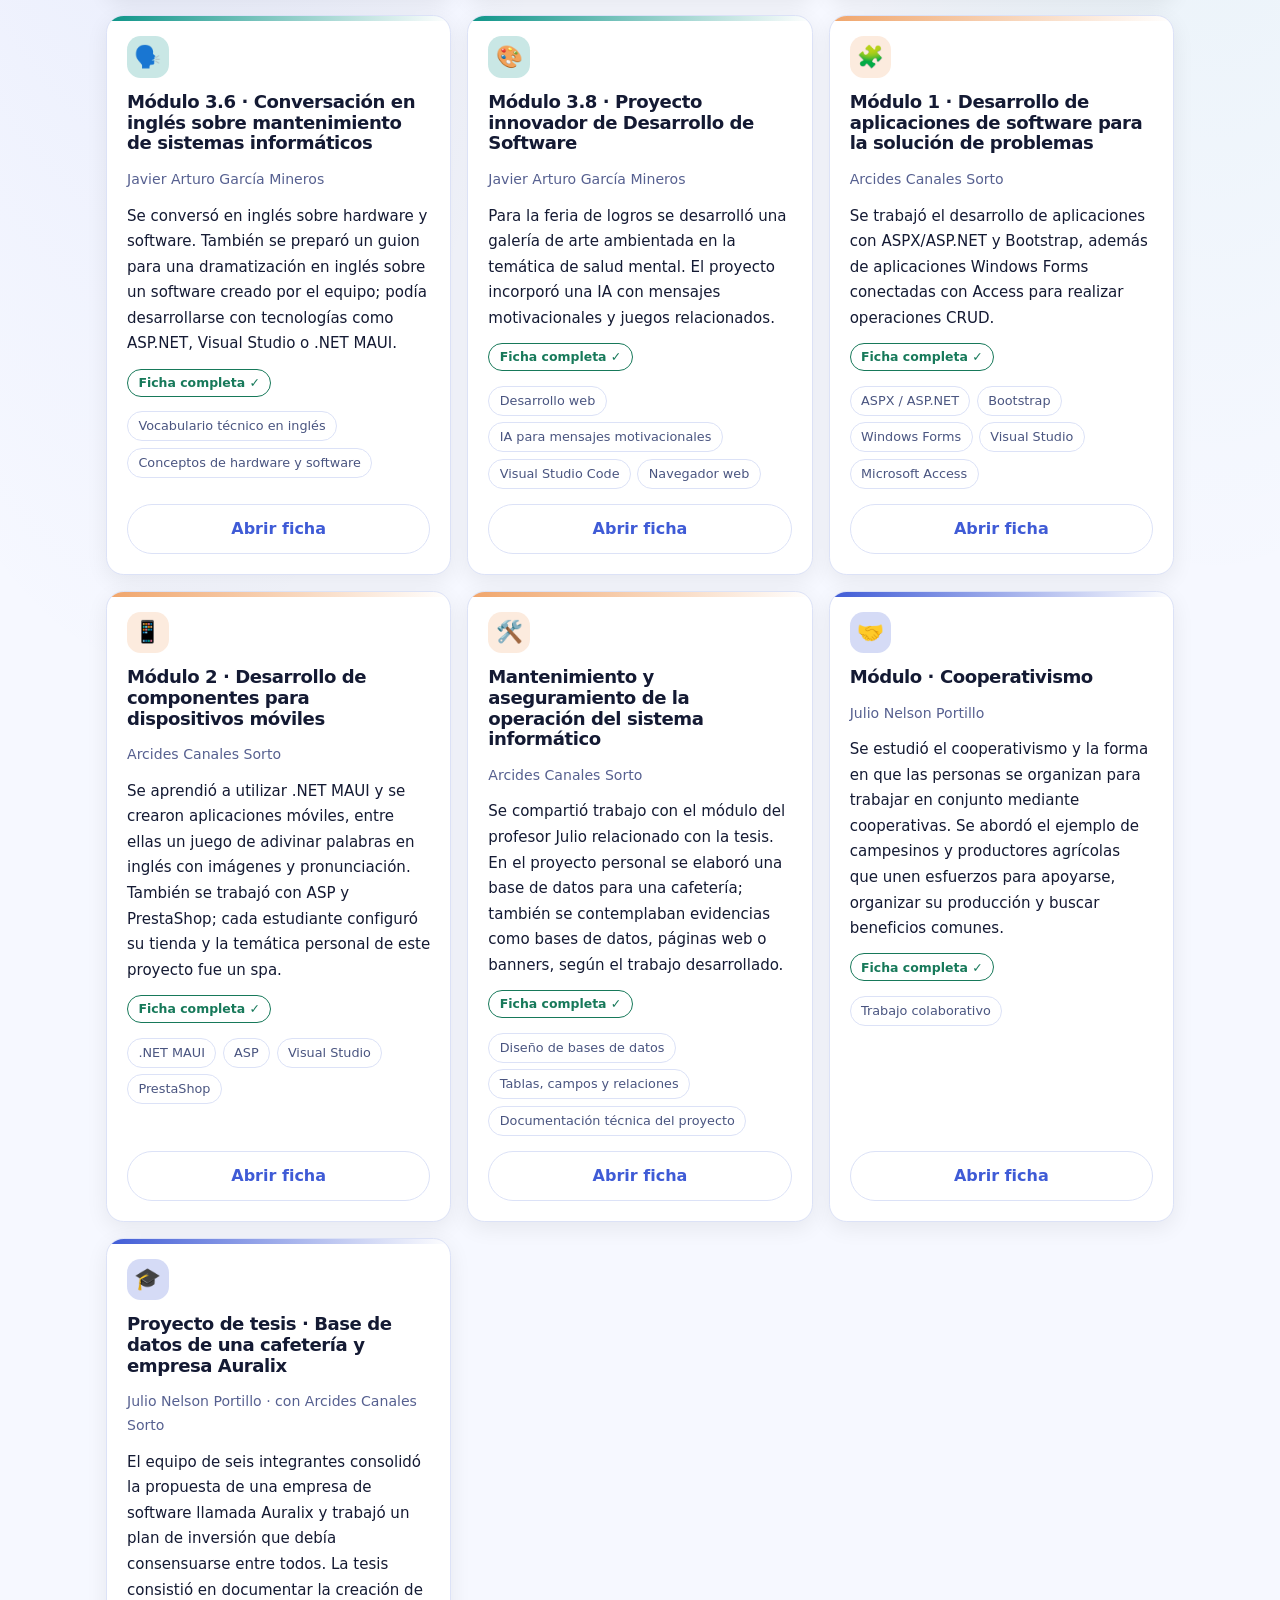
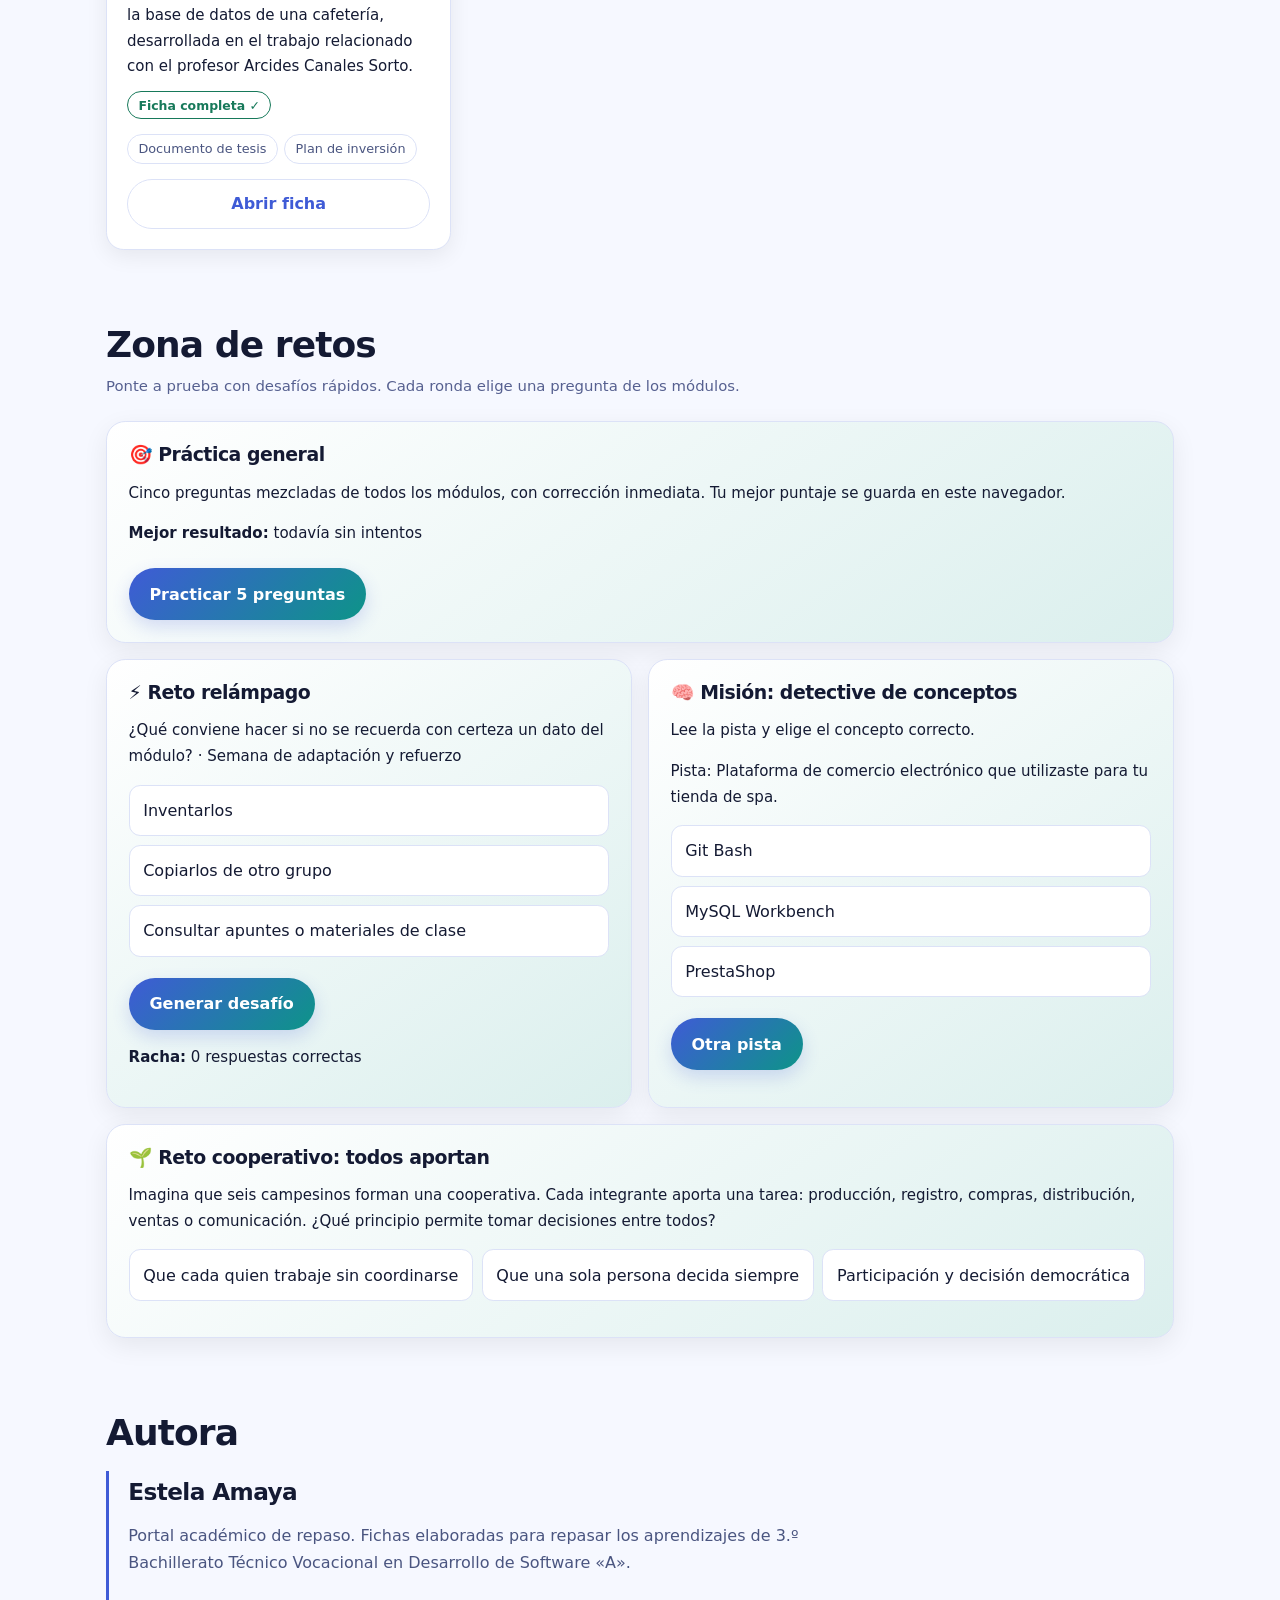
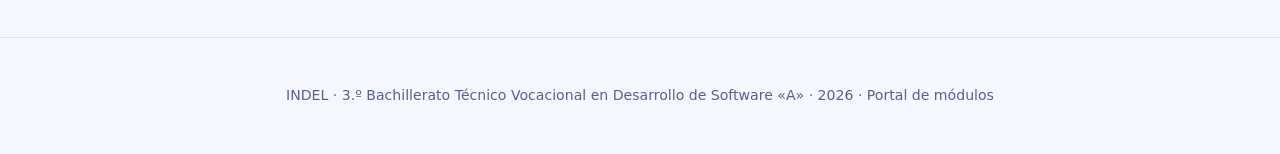
==== commit d64532ca: "feat: portal v1.0 con actividades, practica general y documentacion de entrega" ====
--- a/index.html
+++ b/index.html
@@ -4,7 +4,7 @@
   <meta charset="UTF-8">
   <meta name="viewport" content="width=device-width, initial-scale=1">
   <title>Portal de módulos · Estela Amaya · Repaso 2026</title>
-  <meta name="description" content="Portal de módulos: portal de repaso de los módulos de 3.º Bachillerato en Desarrollo de Software «A», INDEL 2026.">
+  <meta name="description" content="Portal de repaso de los módulos de 3.º Bachillerato Técnico Vocacional en Desarrollo de Software «A», INDEL 2026.">
   <link rel="icon" type="image/svg+xml" href="img/favicon.svg">
   <link rel="preconnect" href="https://fonts.googleapis.com">
   <link rel="preconnect" href="https://fonts.gstatic.com" crossorigin>
@@ -66,6 +66,13 @@
       <p class="estado">Ponte a prueba con desafíos rápidos. Cada ronda elige una pregunta de los módulos.</p>
 
       <div class="juegos-grid">
+        <article class="game-box game-box--ancho">
+          <h3>🎯 Práctica general</h3>
+          <p>Cinco preguntas mezcladas de todos los módulos, con corrección inmediata. Tu mejor puntaje se guarda en este navegador.</p>
+          <p><strong>Mejor resultado:</strong> <span id="mejor-practica">todavía sin intentos</span></p>
+          <button id="practicar" class="cta" type="button">Practicar 5 preguntas</button>
+        </article>
+
         <article class="game-box">
           <h3>⚡ Reto relámpago</h3>
           <p id="reto-pregunta"></p>
@@ -114,6 +121,7 @@
   <script src="data/modulos.js"></script>
   <script src="data/juegos.js"></script>
   <script src="js/app.js"></script>
+  <script src="js/practica.js"></script>
   <script src="js/arcade.js"></script>
 </body>
 </html>
--- a/css/styles.css
+++ b/css/styles.css
@@ -241,6 +241,11 @@
 .nota { color: var(--muted); font-size: .85em; font-style: italic; }
 .nota::before { content: "· "; }
 
+/* Actividades realizadas: lista numerada con marcadores en color de acento */
+dialog ol.acts { margin: .25rem 0; padding-left: 1.4rem; }
+dialog ol.acts li { margin: .35rem 0; padding-left: .2rem; }
+dialog ol.acts li::marker { color: var(--acento); font-weight: 700; }
+
 .cerrar {
   float: right; padding: .35rem .85rem;
   background: var(--card-2); color: var(--txt);
@@ -249,6 +254,8 @@
 
 .preg { margin: .8rem 0; padding: 1rem; background: var(--card-2); border: 1px solid var(--line); border-radius: .85rem; }
 .preg > p:first-child { margin: 0 0 .5rem; font-weight: 700; }
+.preg > p.quiz-meta { margin: 0 0 .3rem; color: var(--muted); font-size: .82rem; font-weight: 600; }
+.preg .cta { margin-top: .65rem; }
 
 .op {
   display: block; width: 100%; margin: .35rem 0; padding: .7rem .85rem;
